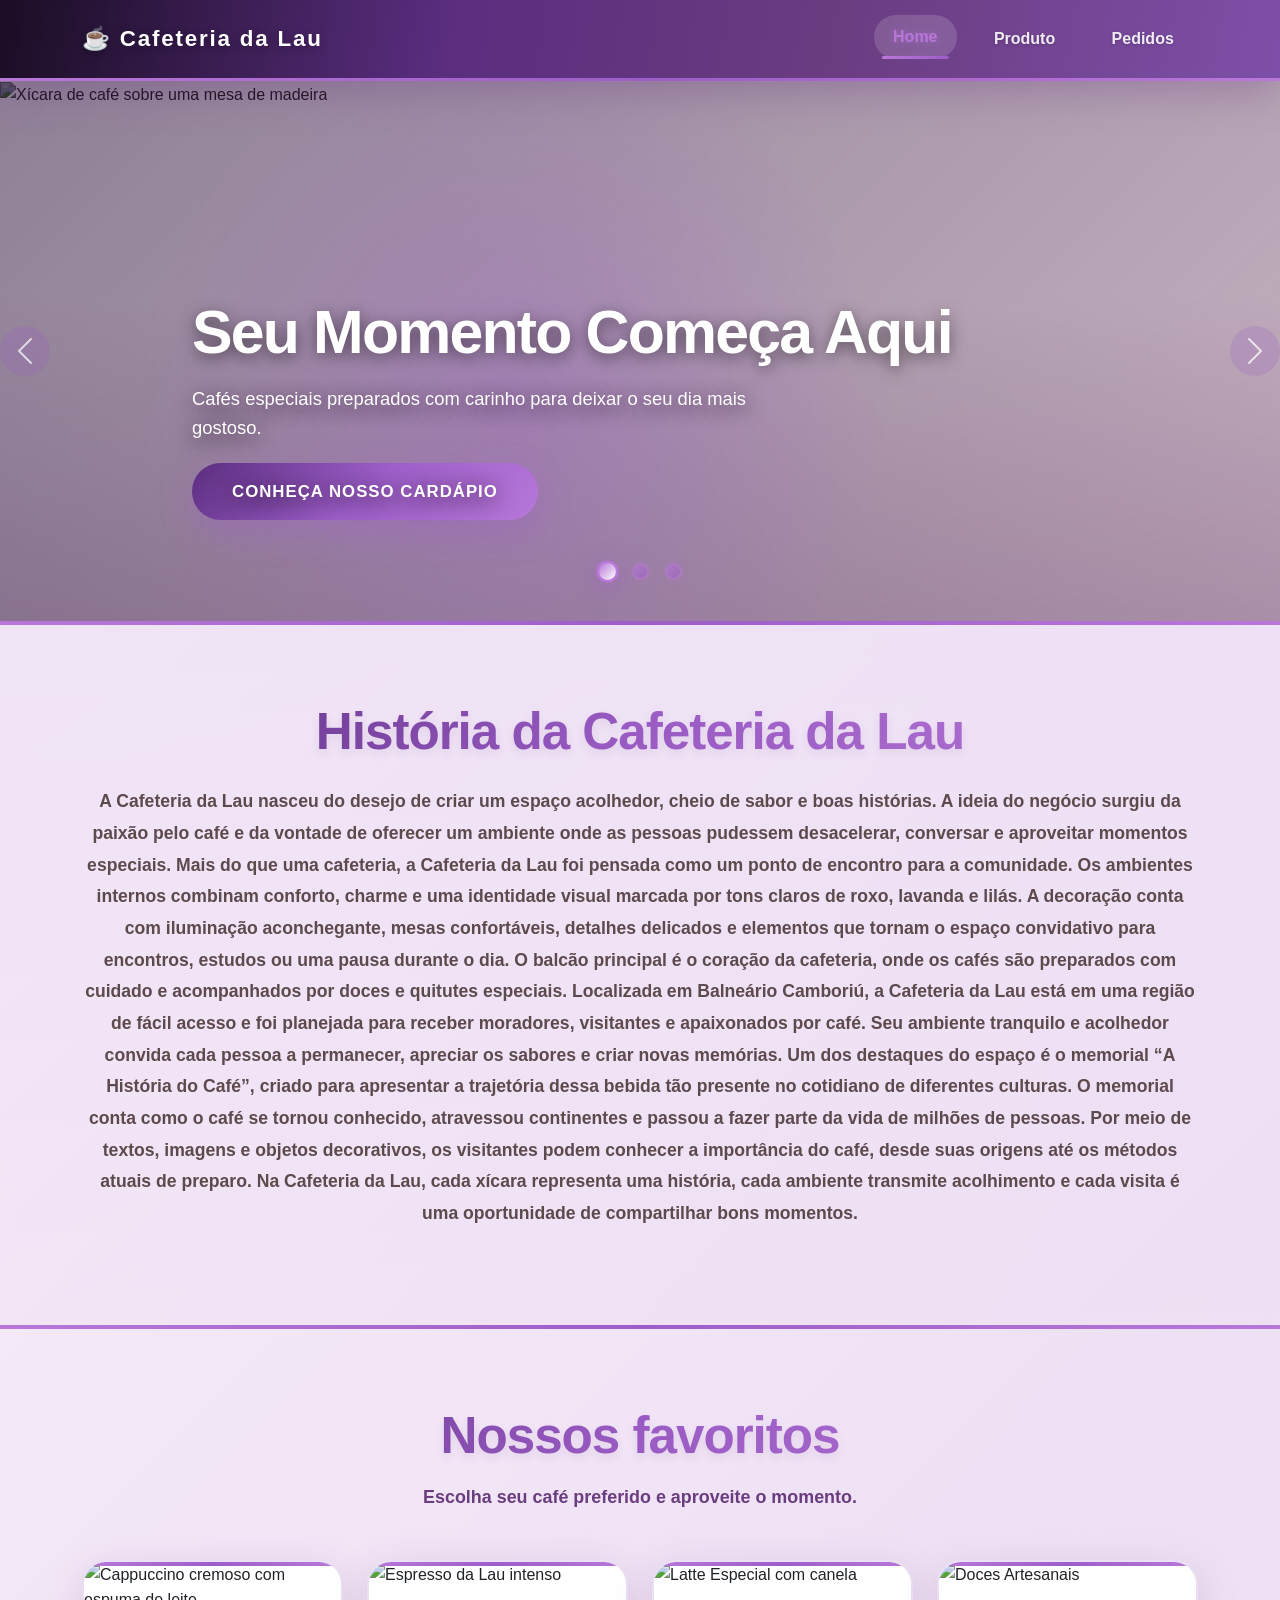
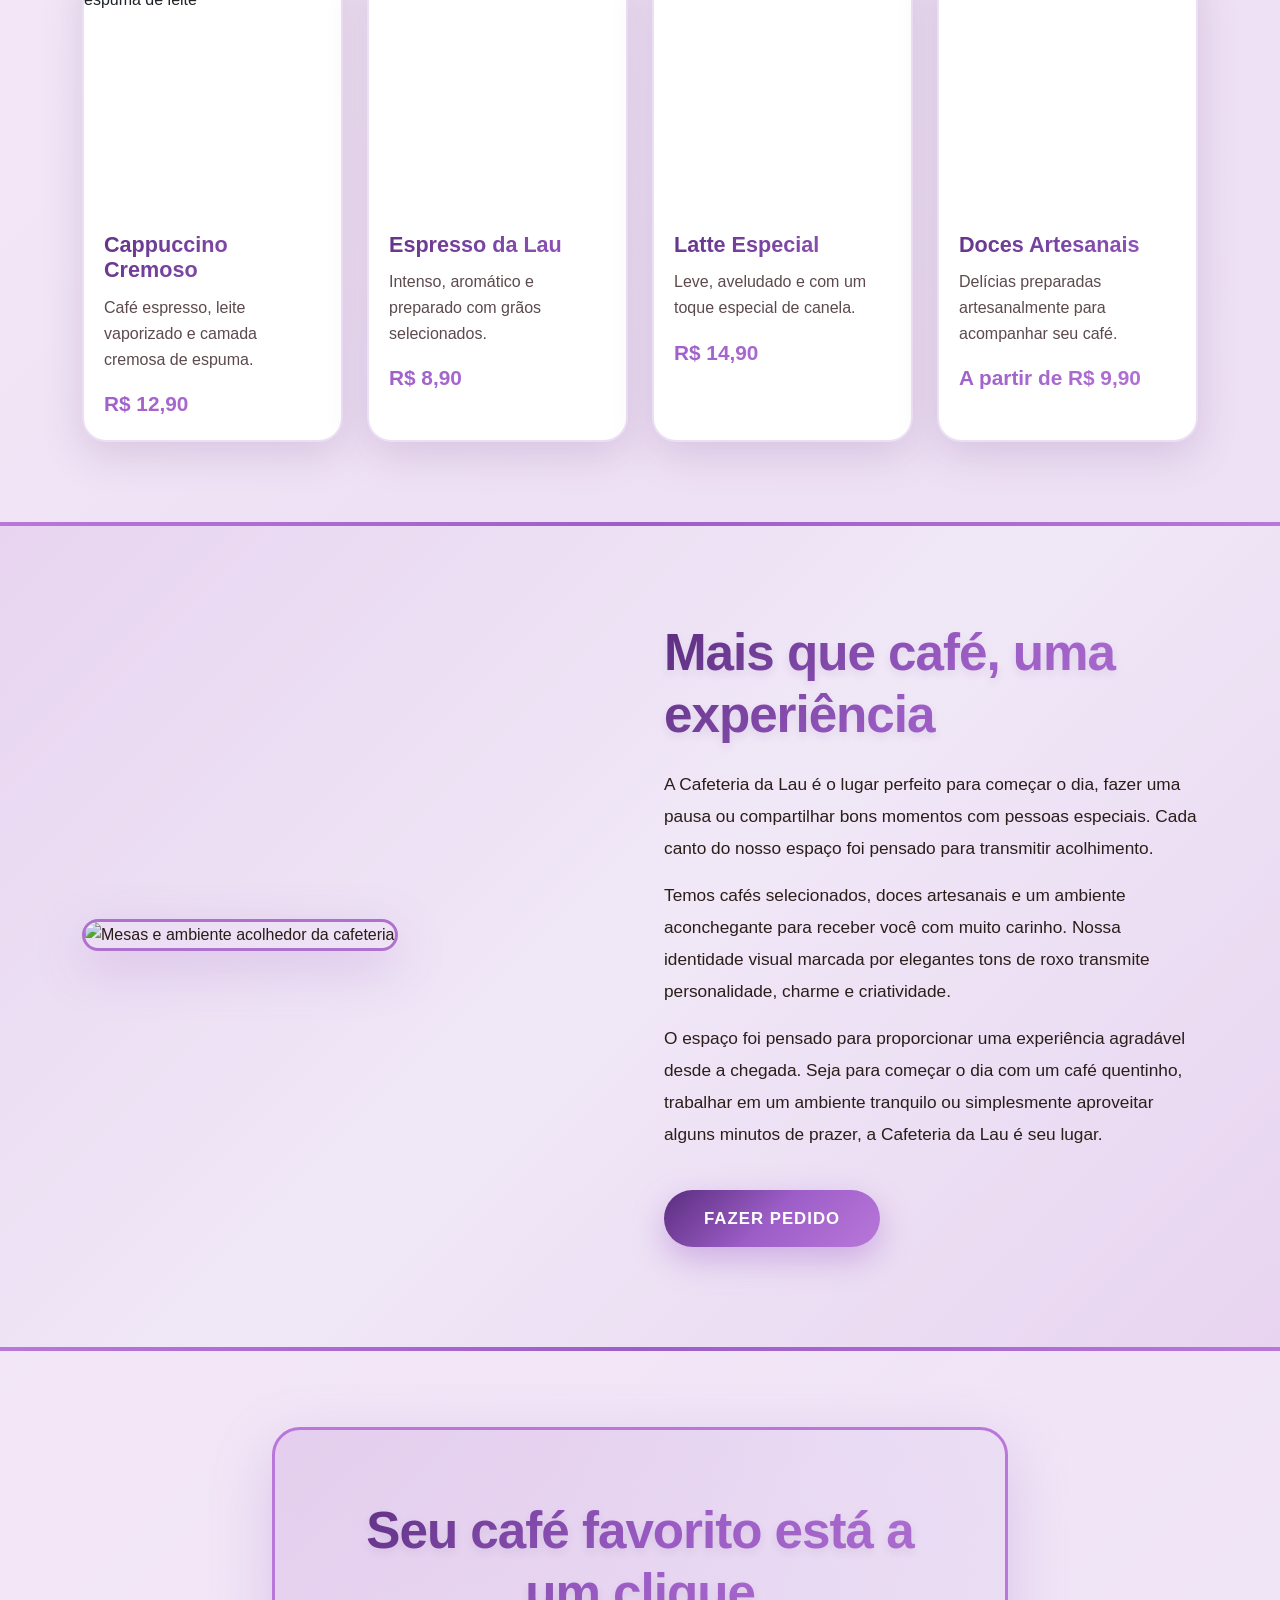
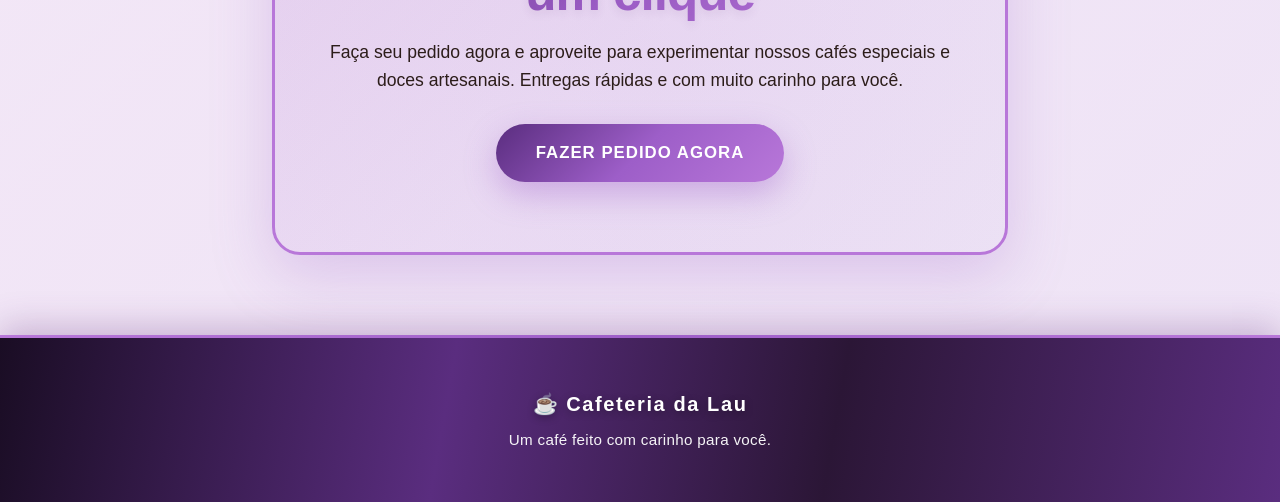
==== src/main/resources/index3.html @ 52c1054c "Commit 01/10" ====
<!DOCTYPE html>
<html lang="pt-br">

<head>
    <meta charset="UTF-8">
    <meta name="viewport" content="width=device-width, initial-scale=1.0">
    <meta name="description" content="Cafeteria da Lau — cafés especiais, doces artesanais e momentos acolhedores.">
    <title>Cafeteria da Lau</title>
    <link href="https://cdn.jsdelivr.net/npm/bootstrap@5.3.8/dist/css/bootstrap.min.css" rel="stylesheet"
        integrity="sha384-sRIl4kxILFvY47J16cr9ZwB07vP4J8+LH7qKQnuqkuIAvNWLzeN8tE5YBujZqJLB" crossorigin="anonymous">
    <link rel="stylesheet" href="./static/css/style3.css">
</head>

<body>
    <!-- HEADER / NAVBAR -->
    <header>
        <nav class="navbar navbar-expand-lg navbar-dark sticky-top">
            <div class="container">
                <a class="navbar-brand" href="#home">☕ Cafeteria da Lau</a>
                <button class="navbar-toggler" type="button" data-bs-toggle="collapse" data-bs-target="#menuPrincipal"
                    aria-controls="menuPrincipal" aria-expanded="false" aria-label="Abrir menu">
                    <span class="navbar-toggler-icon"></span>
                </button>
                <div class="collapse navbar-collapse" id="menuPrincipal">
                    <ul class="navbar-nav ms-auto align-items-lg-center gap-lg-2">
                        <li class="nav-item">
                            <a class="nav-link active" href="#home">Home</a>
                        </li>
                        <li class="nav-item">
                            <a class="nav-link" href="#produtos">Produto</a>
                        </li>
                        <li class="nav-item">
                            <a class="nav-link" href="#pedidos">Pedidos</a>
                        </li>
                    </ul>
                </div>
            </div>
        </nav>
    </header>

    <main id="home">
        <!-- CAROUSEL PRINCIPAL -->
        <section id="carouselCafe" class="carousel slide carousel-fade" data-bs-ride="carousel">
            <div class="carousel-indicators">
                <button type="button" data-bs-target="#carouselCafe" data-bs-slide-to="0" class="active"
                    aria-current="true" aria-label="Slide 1"></button>
                <button type="button" data-bs-target="#carouselCafe" data-bs-slide-to="1" aria-label="Slide 2"></button>
                <button type="button" data-bs-target="#carouselCafe" data-bs-slide-to="2" aria-label="Slide 3"></button>
            </div>
            <div class="carousel-inner">
                <div class="carousel-item active">
                    <img src="https://images.unsplash.com/photo-1495474472287-4d71bcdd2085?auto=format&fit=crop&w=1800&q=85"
                        alt="Xícara de café sobre uma mesa de madeira">
                    <div class="carousel-caption text-start">
                        <h2>Seu momento começa aqui</h2>
                        <p>Cafés especiais preparados com carinho para deixar o seu dia mais gostoso.</p>
                        <a href="#produtos" class="btn btn-coffee">Conheça nosso cardápio</a>
                    </div>
                </div>
                <div class="carousel-item">
                    <img src="https://images.unsplash.com/photo-1509042239860-f550ce710b93?auto=format&fit=crop&w=1800&q=85"
                        alt="Café latte servido em xícara branca">
                    <div class="carousel-caption">
                        <h2>Sabor que acolhe</h2>
                        <p>Grãos selecionados e receitas feitas para transformar sua pausa.</p>
                    </div>
                </div>
                <div class="carousel-item">
                    <img src="https://images.unsplash.com/photo-1445116572660-236099ec97a0?auto=format&fit=crop&w=1800&q=85"
                        alt="Ambiente aconchegante de uma cafeteria">
                    <div class="carousel-caption text-end">
                        <h2>Um cantinho especial</h2>
                        <p>Venha relaxar, encontrar amigos e aproveitar cada gole.</p>
                    </div>
                </div>
            </div>
            <button class="carousel-control-prev" type="button" data-bs-target="#carouselCafe" data-bs-slide="prev">
                <span class="carousel-control-prev-icon" aria-hidden="true"></span>
                <span class="visually-hidden">Anterior</span>
            </button>
            <button class="carousel-control-next" type="button" data-bs-target="#carouselCafe" data-bs-slide="next">
                <span class="carousel-control-next-icon" aria-hidden="true"></span>
                <span class="visually-hidden">Próximo</span>
            </button>
        </section>

        <!-- SEÇÃO INTRODUTÓRIA -->
        <section class="intro-section">
            <div class="container">
                <h1 class="section-title mb-4">História da Cafeteria da Lau</h1>
                <p class="section-subtitle mx-auto" style="max-width: 1180px;">
                    A Cafeteria da Lau nasceu do desejo de criar um espaço acolhedor, cheio de sabor e boas histórias. A
                    ideia do negócio surgiu da paixão pelo café e da vontade de oferecer um ambiente onde as pessoas
                    pudessem desacelerar, conversar e aproveitar momentos especiais. Mais do que uma cafeteria, a
                    Cafeteria da Lau foi pensada como um ponto de encontro para a comunidade.

                    Os ambientes internos combinam conforto, charme e uma identidade visual marcada por tons claros de
                    roxo, lavanda e lilás. A decoração conta com iluminação aconchegante, mesas confortáveis, detalhes
                    delicados e elementos que tornam o espaço convidativo para encontros, estudos ou uma pausa durante o
                    dia. O balcão principal é o coração da cafeteria, onde os cafés são preparados com cuidado e
                    acompanhados por doces e quitutes especiais.

                    Localizada em Balneário Camboriú, a Cafeteria da Lau está em uma região de fácil
                    acesso e foi planejada para receber moradores, visitantes e apaixonados por café. Seu ambiente
                    tranquilo e acolhedor convida cada pessoa a permanecer, apreciar os sabores e criar novas memórias.

                    Um dos destaques do espaço é o memorial “A História do Café”, criado para apresentar a trajetória
                    dessa bebida tão presente no cotidiano de diferentes culturas. O memorial conta como o café se
                    tornou conhecido, atravessou continentes e passou a fazer parte da vida de milhões de pessoas. Por
                    meio de textos, imagens e objetos decorativos, os visitantes podem conhecer a importância do café,
                    desde suas origens até os métodos atuais de preparo.

                    Na Cafeteria da Lau, cada xícara representa uma história, cada ambiente transmite acolhimento e cada
                    visita é uma oportunidade de compartilhar bons momentos.
                </p>
            </div>
        </section>

        <!-- SEÇÃO DE PRODUTOS -->
        <section id="produtos" class="products-section">
            <div class="container">
                <div class="text-center mb-5">
                    <h2 class="section-title">Nossos favoritos</h2>
                    <p class="section-subtitle mt-3">Escolha seu café preferido e aproveite o momento.</p>
                </div>
                <div class="row g-4">
                    <div class="col-sm-6 col-lg-3">
                        <div class="card product-card">
                            <img src="https://images.unsplash.com/photo-1514432324607-a09d9b4aefdd?auto=format&fit=crop&w=900&q=80"
                                class="card-img-top" alt="Cappuccino cremoso com espuma de leite">
                            <h3>Cappuccino Cremoso</h3>
                            <p>Café espresso, leite vaporizado e camada cremosa de espuma.</p>
                            <span class="product-price">R$ 12,90</span>
                        </div>
                    </div>
                    <div class="col-sm-6 col-lg-3">
                        <div class="card product-card">
                            <img src="https://images.unsplash.com/photo-1498804103079-a6351b050096?auto=format&fit=crop&w=900&q=80"
                                class="card-img-top" alt="Espresso da Lau intenso">
                            <h3>Espresso da Lau</h3>
                            <p>Intenso, aromático e preparado com grãos selecionados.</p>
                            <span class="product-price">R$ 8,90</span>
                        </div>
                    </div>
                    <div class="col-sm-6 col-lg-3">
                        <div class="card product-card">
                            <img src="https://images.unsplash.com/photo-1572442388796-11668a67e53d?auto=format&fit=crop&w=900&q=80"
                                class="card-img-top" alt="Latte Especial com canela">
                            <h3>Latte Especial</h3>
                            <p>Leve, aveludado e com um toque especial de canela.</p>
                            <span class="product-price">R$ 14,90</span>
                        </div>
                    </div>
                    <div class="col-sm-6 col-lg-3">
                        <div class="card product-card">
                            <img src="https://images.unsplash.com/photo-1551024506-0bccd828d307?auto=format&fit=crop&w=900&q=80"
                                class="card-img-top" alt="Doces Artesanais">
                            <h3>Doces Artesanais</h3>
                            <p>Delícias preparadas artesanalmente para acompanhar seu café.</p>
                            <span class="product-price">A partir de R$ 9,90</span>
                        </div>
                    </div>
                </div>
            </div>
        </section>

        <!-- SEÇÃO SOBRE A CAFETERIA -->
        <section class="about-section">
            <div class="container">
                <div class="row align-items-center g-5">
                    <div class="col-lg-6">
                        <img src="https://images.unsplash.com/photo-1445116572660-236099ec97a0?auto=format&fit=crop&w=1200&q=85"
                            class="about-image" alt="Mesas e ambiente acolhedor da cafeteria">
                    </div>
                    <div class="col-lg-6">
                        <h2 class="section-title mb-4">Mais que café, uma experiência</h2>
                        <p>
                            A Cafeteria da Lau é o lugar perfeito para começar o dia, fazer uma pausa ou compartilhar
                            bons momentos com pessoas especiais. Cada canto do nosso espaço foi pensado para transmitir
                            acolhimento.
                        </p>
                        <p>
                            Temos cafés selecionados, doces artesanais e um ambiente aconchegante para receber você com
                            muito carinho. Nossa identidade visual marcada por elegantes tons de roxo transmite
                            personalidade, charme e criatividade.
                        </p>
                        <p>
                            O espaço foi pensado para proporcionar uma experiência agradável desde a chegada. Seja para
                            começar o dia com um café quentinho, trabalhar em um ambiente tranquilo ou simplesmente
                            aproveitar alguns minutos de prazer, a Cafeteria da Lau é seu lugar.
                        </p>
                        <a href="#pedidos" class="btn btn-coffee mt-4">Fazer Pedido</a>
                    </div>
                </div>
            </div>
        </section>

        <!-- SEÇÃO DE PEDIDOS -->
        <section id="pedidos" class="orders-section">
            <div class="container">
                <div class="row">
                    <div class="col-lg-8 mx-auto">
                        <div class="orders-card">
                            <h2 class="section-title">Seu café favorito está a um clique</h2>
                            <p>
                                Faça seu pedido agora e aproveite para experimentar nossos cafés especiais e doces
                                artesanais. Entregas rápidas e com muito carinho para você.
                            </p>
                            <a href="mailto:pedidos@cafeteradalau.com?subject=Novo Pedido - Cafeteria da Lau"
                                class="btn btn-coffee">Fazer Pedido Agora</a>
                        </div>
                    </div>
                </div>
            </div>
        </section>
    </main>

    <!-- FOOTER -->
    <footer>
        <div class="container">
            <p>☕ Cafeteria da Lau</p>
            <small>Um café feito com carinho para você.</small>
        </div>
    </footer>

    <script src="https://cdn.jsdelivr.net/npm/bootstrap@5.3.8/dist/js/bootstrap.bundle.min.js"
        integrity="sha384-FKyoEForCGlyvwx9Hj09JcYn3nv7wiPVlz7YYwJrWVcXK/BmnVDxM+D2scQbITxI"
        crossorigin="anonymous"></script>
</body>

</html>
---- src/main/resources/static/css/style3.css ----
:root {
    --purple-dark: #1a0d24;
    --purple-deep: #2b1636;
    --purple-main: #5a2d7f;
    --purple: #6a3c80;
    --purple-bright: #7d4fa8;
    --purple-strong: #9d5ec8;
    --purple-accent: #b877d9;
    --purple-soft: #efe3f6;
    --purple-lighter: #f5ebf8;
    --brown: #5c3d30;
    --brown-light: #9a7056;
    --brown-soft: #eadbd3;
    --cream: #f7f1f6;
    --text: #2c1d1a;
    --text-muted: #5c4a4d;
    --white: #ffffff;
}

* {
    box-sizing: border-box;
    margin: 0;
    padding: 0;
}

html {
    scroll-behavior: smooth;
}

body {
    background: linear-gradient(135deg, #f5ebf8 0%, #e8d4f0 50%, #f0e8f7 100%);
    font-family: "Segoe UI", "Helvetica Neue", sans-serif;
    color: var(--text);
    line-height: 1.6;
}

/* ===== NAVBAR ===== */
.navbar {
    background: linear-gradient(100deg, var(--purple-dark), var(--purple-main) 35%, #6a3c80 65%, var(--purple-bright)) !important;
    box-shadow: 0 10px 40px rgba(106, 60, 128, 0.35);
    border-bottom: 3px solid var(--purple-accent);
    padding: 1rem 0;
    position: relative;
}

.navbar::after {
    content: "";
    position: absolute;
    bottom: -3px;
    left: 0;
    right: 0;
    height: 3px;
    background: linear-gradient(90deg, var(--purple-accent), var(--purple-strong), var(--purple-accent));
}

.navbar-brand {
    letter-spacing: 0.08em;
    font-weight: 900;
    font-size: 1.4rem;
    color: #fff !important;
    text-shadow: 0 2px 8px rgba(0, 0, 0, 0.3);
    transition: all 0.3s ease;
}

.navbar-brand:hover {
    color: var(--purple-accent) !important;
    text-shadow: 0 0 15px rgba(184, 119, 217, 0.8);
}

.nav-link {
    color: rgba(255, 255, 255, 0.9) !important;
    transition: all 0.3s ease;
    border-radius: 999px;
    padding: 0.6rem 1.2rem !important;
    font-weight: 700;
    margin: 0 5px;
    position: relative;
    text-shadow: 0 1px 3px rgba(0, 0, 0, 0.2);
}

.nav-link::after {
    content: "";
    position: absolute;
    bottom: 0;
    left: 50%;
    width: 0;
    height: 3px;
    background: linear-gradient(90deg, var(--purple-accent), var(--purple-strong));
    transition: all 0.3s ease;
    transform: translateX(-50%);
    border-radius: 999px;
}

.nav-link:hover,
.nav-link.active {
    color: var(--purple-accent) !important;
    background: rgba(255, 255, 255, 0.15);
    transform: translateY(-2px);
    text-shadow: 0 0 8px rgba(184, 119, 217, 0.6);
}

.nav-link:hover::after,
.nav-link.active::after {
    width: 80%;
}

/* ===== CAROUSEL ===== */
#carouselCafe {
    position: relative;
    overflow: hidden;
}

#carouselCafe .carousel-item {
    position: relative;
    height: 60vh;
    min-height: 500px;
    overflow: hidden;
}

#carouselCafe .carousel-item img {
    width: 100%;
    height: 100%;
    object-fit: cover;
    filter: brightness(0.55) saturate(1.05) contrast(1.1);
    animation: zoomIn 15s ease-in-out infinite alternate;
}

@keyframes zoomIn {
    from {
        transform: scale(1);
    }

    to {
        transform: scale(1.05);
    }
}

.carousel-item::before {
    content: "";
    position: absolute;
    inset: 0;
    background:
        radial-gradient(circle at 40% 60%, rgba(157, 94, 200, 0.35), transparent 45%),
        linear-gradient(135deg, rgba(42, 22, 54, 0.5), rgba(92, 61, 48, 0.25)),
        linear-gradient(to top, rgba(106, 60, 128, 0.3), transparent 60%);
    z-index: 1;
}

.carousel-caption {
    position: absolute;
    z-index: 2;
    bottom: 15%;
    text-shadow: 0 4px 20px rgba(35, 18, 39, 0.95);
    animation: slideInUp 0.8s ease-out;
}

@keyframes slideInUp {
    from {
        opacity: 0;
        transform: translateY(30px);
    }

    to {
        opacity: 1;
        transform: translateY(0);
    }
}

.carousel-caption h2 {
    font-size: clamp(2rem, 5vw, 3.8rem);
    font-weight: 900;
    letter-spacing: -0.03em;
    margin-bottom: 15px;
    text-transform: capitalize;
    color: #fff;
    text-shadow: 0 4px 16px rgba(0, 0, 0, 0.5);
}

.carousel-caption p {
    font-size: clamp(0.95rem, 2vw, 1.15rem);
    margin-bottom: 20px;
    max-width: 600px;
    font-weight: 400;
}

.carousel-indicators {
    bottom: 25px !important;
}

.carousel-indicators [data-bs-target] {
    background: linear-gradient(135deg, var(--purple-accent), var(--purple-strong));
    width: 13px;
    height: 13px;
    border-radius: 50%;
    margin: 0 8px;
    opacity: 0.6;
    transition: all 0.3s ease;
    border: 2px solid var(--purple-accent);
    box-shadow: 0 0 8px rgba(184, 119, 217, 0.4);
}

.carousel-indicators .active {
    background: linear-gradient(135deg, var(--purple-accent), #fff);
    opacity: 1;
    box-shadow: 0 4px 16px rgba(157, 94, 200, 0.6);
    transform: scale(1.3);
}

.carousel-control-prev,
.carousel-control-next {
    width: 50px;
    height: 50px;
    top: 50%;
    transform: translateY(-50%);
    opacity: 0.7;
    transition: all 0.3s ease;
    background: rgba(157, 94, 200, 0.3);
    border-radius: 50%;
}

.carousel-control-prev:hover,
.carousel-control-next:hover {
    opacity: 1;
    background: rgba(157, 94, 200, 0.5);
    box-shadow: 0 0 20px rgba(157, 94, 200, 0.6);
}

/* ===== SECTION TITLES ===== */
.section-title {
    font-size: clamp(2rem, 4vw, 3.2rem);
    font-weight: 900;
    background: linear-gradient(135deg, var(--purple-main), var(--purple-strong), var(--purple-accent));
    -webkit-background-clip: text;
    -webkit-text-fill-color: transparent;
    background-clip: text;
    letter-spacing: -0.02em;
    text-shadow: 0 4px 8px rgba(106, 60, 128, 0.1);
}

.section-subtitle {
    color: var(--purple);
    font-size: 1.12rem;
    font-weight: 600;
}

/* ===== INTRO SECTION ===== */
.intro-section {
    padding: 80px 20px;
    text-align: center;
    background: linear-gradient(180deg, rgba(239, 227, 246, 0.8), rgba(245, 235, 248, 0.5));
    position: relative;
}

.intro-section::before {
    content: "";
    position: absolute;
    top: 0;
    left: 0;
    right: 0;
    height: 4px;
    background: linear-gradient(90deg, var(--purple-accent), var(--purple-strong), var(--purple-accent));
}

.intro-section p {
    font-size: 1.1rem;
    line-height: 1.8;
    color: var(--text-muted);
}

/* ===== PRODUCTS SECTION ===== */
.products-section {
    padding: 80px 20px;
    background: linear-gradient(135deg, rgba(245, 235, 248, 0.8), rgba(239, 227, 246, 0.6));
    position: relative;
}

.products-section::before {
    content: "";
    position: absolute;
    top: 0;
    left: 0;
    right: 0;
    height: 4px;
    background: linear-gradient(90deg, var(--purple-accent), var(--purple-strong), var(--purple-accent));
}

.product-card {
    border: 2px solid rgba(157, 94, 200, 0.2);
    border-radius: 24px;
    overflow: hidden;
    background: var(--white);
    box-shadow: 0 12px 40px rgba(106, 60, 128, 0.18);
    transition: all 0.4s cubic-bezier(0.25, 0.46, 0.45, 0.94);
    height: 100%;
    position: relative;
}

.product-card::before {
    content: "";
    position: absolute;
    top: 0;
    left: 0;
    right: 0;
    height: 4px;
    background: linear-gradient(90deg, var(--purple-accent), var(--purple-strong), var(--purple-accent));
    z-index: 10;
}

.product-card:hover {
    transform: translateY(-14px);
    box-shadow: 0 28px 56px rgba(157, 94, 200, 0.3);
    border-color: rgba(157, 94, 200, 0.4);
}

.product-card img {
    width: 100%;
    height: 250px;
    object-fit: cover;
    transition: transform 0.4s ease;
    filter: brightness(0.95);
}

.product-card:hover img {
    transform: scale(1.08);
    filter: brightness(1);
}

.product-card h3 {
    font-size: 1.35rem;
    font-weight: 900;
    background: linear-gradient(135deg, var(--purple-main), var(--purple-strong));
    -webkit-background-clip: text;
    -webkit-text-fill-color: transparent;
    background-clip: text;
    margin-bottom: 12px;
    padding: 20px 20px 0 20px;
}

.product-card p {
    color: var(--text-muted);
    font-size: 1rem;
    padding: 0 20px;
    margin-bottom: 15px;
}

.product-price {
    font-size: 1.3rem;
    font-weight: 900;
    background: linear-gradient(135deg, var(--purple-strong), var(--purple-accent));
    -webkit-background-clip: text;
    -webkit-text-fill-color: transparent;
    background-clip: text;
    padding: 0 20px 20px 20px;
    display: block;
}

/* ===== ABOUT SECTION ===== */
.about-section {
    background: linear-gradient(135deg, #e8d4f0 0%, #f0e8f7 50%, #e8d4f0 100%);
    padding: 100px 20px;
    position: relative;
}

.about-section::before {
    content: "";
    position: absolute;
    top: 0;
    left: 0;
    right: 0;
    height: 4px;
    background: linear-gradient(90deg, var(--purple-accent), var(--purple-strong), var(--purple-accent));
}

.about-section p {
    font-size: 1.08rem;
    line-height: 1.85;
    color: var(--text);
    margin-bottom: 15px;
}

.about-image {
    width: 100%;
    height: 420px;
    object-fit: cover;
    border-radius: 24px;
    box-shadow: 0 16px 50px rgba(157, 94, 200, 0.25);
    border: 3px solid var(--purple-accent);
    transition: all 0.4s ease;
    filter: brightness(0.95);
}

.about-image:hover {
    transform: translateY(-8px);
    box-shadow: 0 24px 60px rgba(157, 94, 200, 0.35);
    filter: brightness(1);
}

/* ===== ORDERS SECTION ===== */
.orders-section {
    padding: 80px 20px;
    background: linear-gradient(135deg, rgba(245, 235, 248, 0.8), rgba(239, 227, 246, 0.6));
    position: relative;
}

.orders-section::before {
    content: "";
    position: absolute;
    top: 0;
    left: 0;
    right: 0;
    height: 4px;
    background: linear-gradient(90deg, var(--purple-accent), var(--purple-strong), var(--purple-accent));
}

.orders-card {
    background: linear-gradient(135deg, #e8d4f0 0%, rgba(239, 227, 246, 0.8) 50%, #f0e8f7 100%);
    border-radius: 28px;
    padding: 70px 50px;
    text-align: center;
    box-shadow: 0 20px 60px rgba(157, 94, 200, 0.25);
    border: 3px solid var(--purple-accent);
    animation: fadeIn 0.8s ease-out;
    position: relative;
    overflow: hidden;
}

.orders-card::before {
    content: "";
    position: absolute;
    top: -50%;
    right: -50%;
    width: 200%;
    height: 200%;
    background: radial-gradient(circle, rgba(157, 94, 200, 0.1), transparent);
    animation: pulse 4s ease-in-out infinite;
}

@keyframes pulse {

    0%,
    100% {
        transform: scale(1);
    }

    50% {
        transform: scale(1.1);
    }
}

@keyframes fadeIn {
    from {
        opacity: 0;
        transform: translateY(20px);
    }

    to {
        opacity: 1;
        transform: translateY(0);
    }
}

.orders-card h2 {
    margin-bottom: 15px;
    position: relative;
    z-index: 1;
}

.orders-card p {
    font-size: 1.1rem;
    color: var(--text);
    margin-bottom: 30px;
    position: relative;
    z-index: 1;
    font-weight: 500;
}

/* ===== BUTTON ===== */
.btn-coffee {
    background: linear-gradient(135deg, var(--purple-main), var(--purple-strong), var(--purple-accent)) !important;
    border: 0 !important;
    color: #fff !important;
    border-radius: 999px;
    padding: 16px 40px;
    font-weight: 800;
    font-size: 1.05rem;
    box-shadow: 0 12px 32px rgba(157, 94, 200, 0.4);
    transition: all 0.3s cubic-bezier(0.25, 0.46, 0.45, 0.94);
    position: relative;
    overflow: hidden;
    letter-spacing: 0.06em;
    text-transform: uppercase;
}

.btn-coffee::before {
    content: "";
    position: absolute;
    top: 0;
    left: -100%;
    width: 100%;
    height: 100%;
    background: linear-gradient(90deg, transparent, rgba(255, 255, 255, 0.4), transparent);
    transition: left 0.5s;
}

.btn-coffee::after {
    content: "";
    position: absolute;
    inset: 0;
    border-radius: 999px;
    background: linear-gradient(135deg, rgba(255, 255, 255, 0.1), transparent);
    opacity: 0;
    transition: opacity 0.3s ease;
}

.btn-coffee:hover::before {
    left: 100%;
}

.btn-coffee:hover {
    background: linear-gradient(135deg, var(--purple-bright), var(--purple-accent), var(--purple-strong)) !important;
    transform: translateY(-4px);
    box-shadow: 0 16px 40px rgba(157, 94, 200, 0.5);
}

.btn-coffee:active {
    transform: translateY(-1px);
}

/* ===== FOOTER ===== */
footer {
    background: linear-gradient(100deg, var(--purple-dark), var(--purple-main) 35%, var(--purple-deep) 65%, var(--purple-main)) !important;
    color: #fff !important;
    box-shadow: 0 -8px 32px rgba(106, 60, 128, 0.3);
    padding: 50px 20px;
    text-align: center;
    border-top: 3px solid var(--purple-accent);
    position: relative;
}

footer::before {
    content: "";
    position: absolute;
    top: -3px;
    left: 0;
    right: 0;
    height: 3px;
    background: linear-gradient(90deg, var(--purple-accent), var(--purple-strong), var(--purple-accent));
}

footer p {
    margin: 0;
    font-size: 1.25rem;
    font-weight: 900;
    letter-spacing: 0.08em;
    text-shadow: 0 2px 8px rgba(0, 0, 0, 0.3);
}

footer small {
    font-size: 0.95rem;
    opacity: 0.95;
    display: block;
    margin-top: 8px;
    letter-spacing: 0.02em;
}

/* ===== RESPONSIVE ===== */
@media (max-width: 992px) {

    .intro-section,
    .products-section,
    .orders-section {
        padding: 60px 20px;
    }

    .about-section {
        padding: 70px 20px;
    }
}

@media (max-width: 768px) {
    #carouselCafe .carousel-item {
        height: 45vh;
        min-height: 400px;
    }

    .carousel-caption {
        bottom: 12%;
    }

    .carousel-caption h2 {
        font-size: 1.8rem;
    }

    .carousel-caption p {
        font-size: 0.95rem;
    }

    .product-card img {
        height: 200px;
    }

    .about-image {
        height: 320px;
    }

    .orders-card {
        padding: 50px 35px;
    }

    .section-title {
        font-size: 1.8rem;
    }
}

@media (max-width: 576px) {
    .navbar-brand {
        font-size: 1.15rem;
    }

    .nav-link {
        padding: 0.4rem 0.8rem !important;
        font-size: 0.95rem;
    }

    #carouselCafe .carousel-item {
        height: 40vh;
        min-height: 300px;
    }

    .carousel-caption {
        bottom: 10%;
        padding: 0 15px;
    }

    .carousel-caption h2 {
        font-size: 1.5rem;
    }

    .carousel-caption p {
        font-size: 0.85rem;
    }

    .intro-section,
    .products-section,
    .orders-section {
        padding: 40px 15px;
    }

    .about-section {
        padding: 50px 15px;
    }

    .product-card h3 {
        font-size: 1.1rem;
        padding: 15px 15px 0 15px;
    }

    .product-card p {
        padding: 0 15px;
        font-size: 0.95rem;
    }

    .product-price {
        padding: 0 15px 15px 15px;
    }

    .about-image {
        height: 250px;
        border-width: 2px;
    }

    .orders-card {
        padding: 35px 25px;
        border-width: 2px;
    }

    .orders-card h2 {
        font-size: 1.5rem;
    }

    .orders-card p {
        font-size: 0.95rem;
    }

    .section-title {
        font-size: 1.5rem;
    }

    footer p {
        font-size: 1.1rem;
    }
}
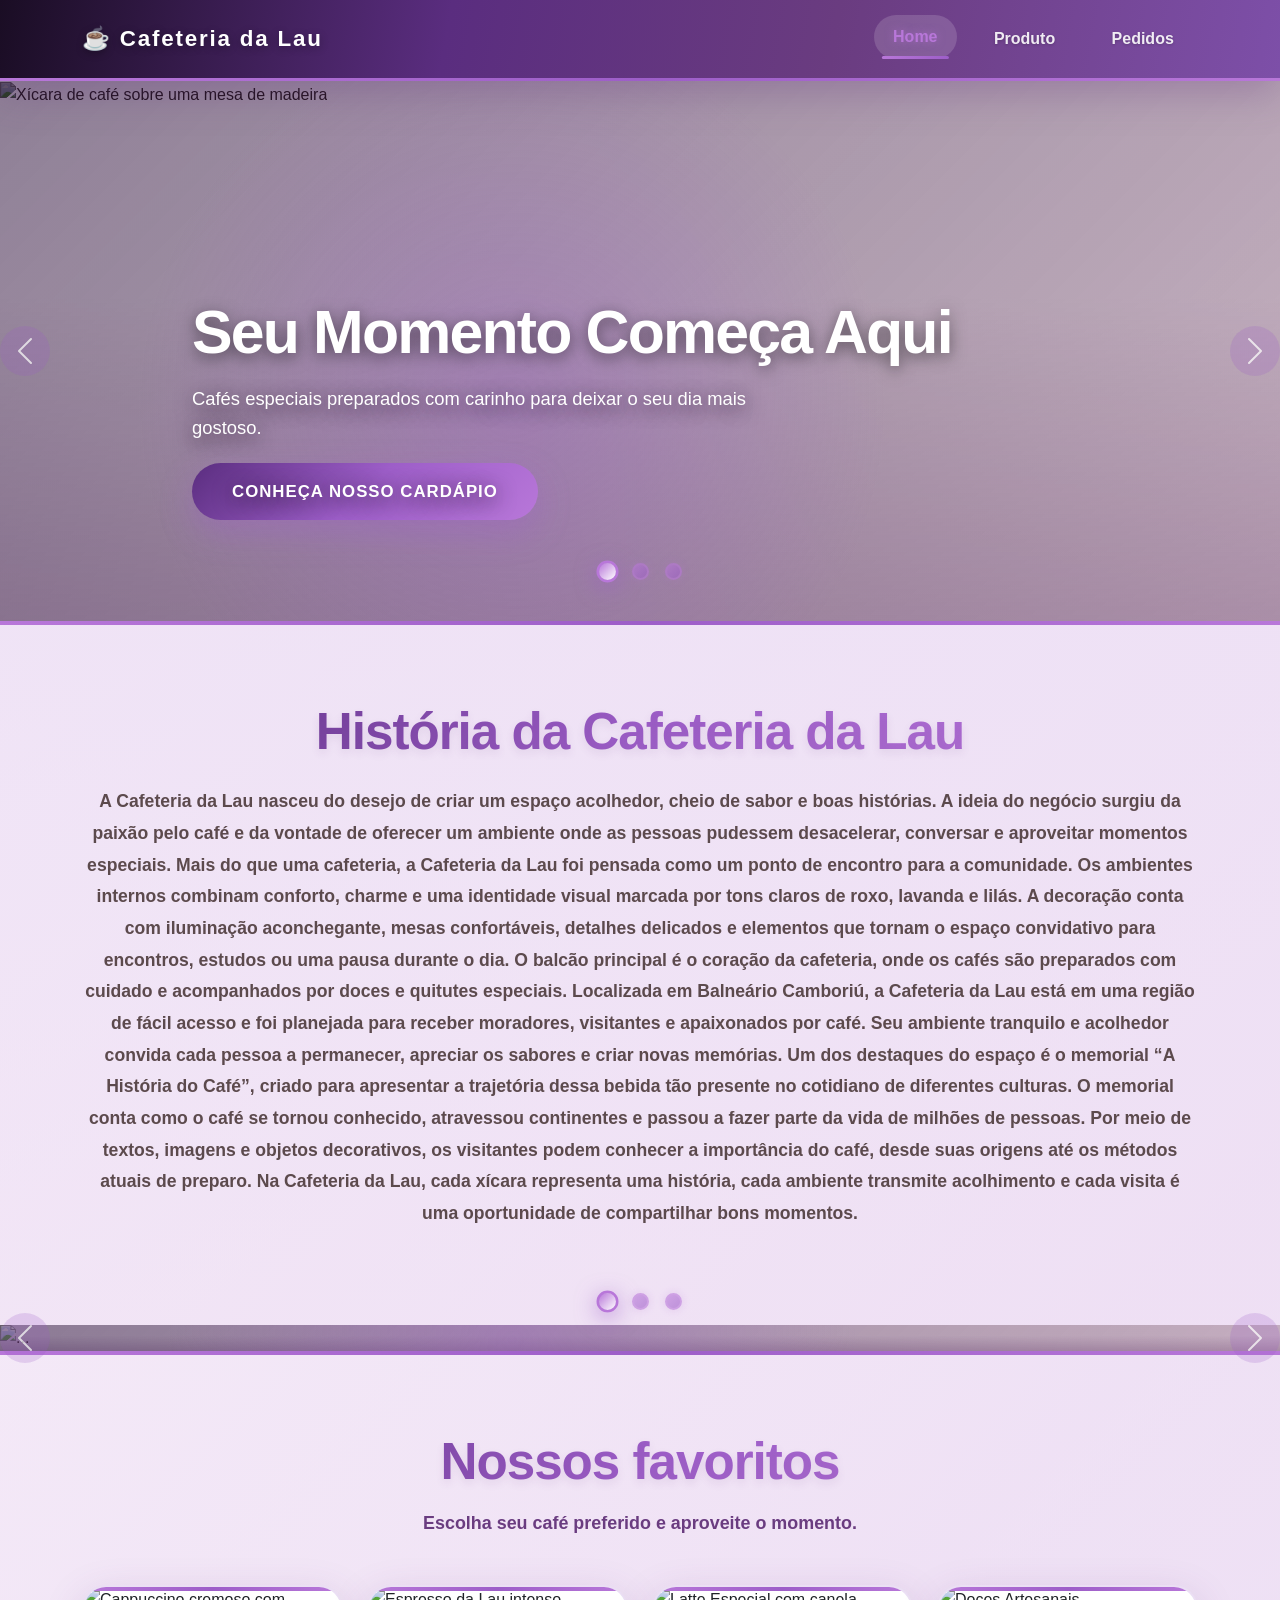
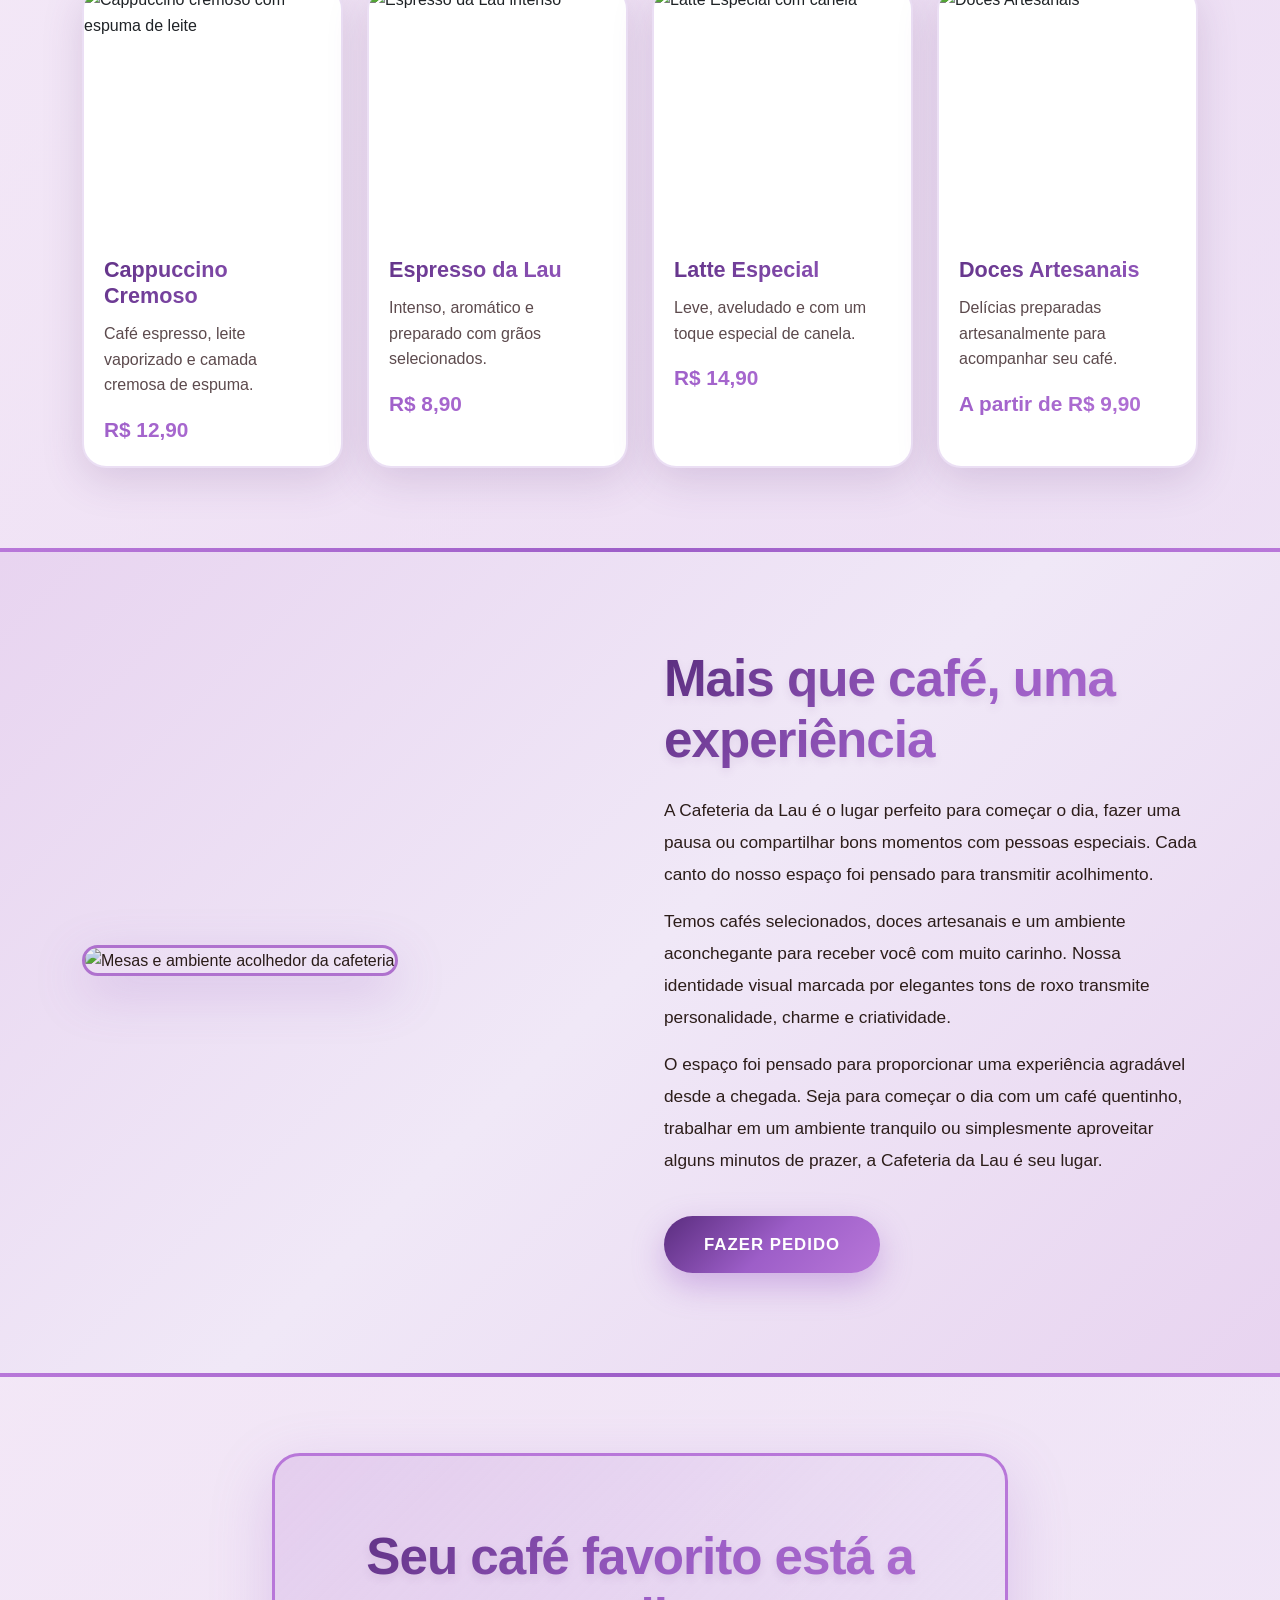
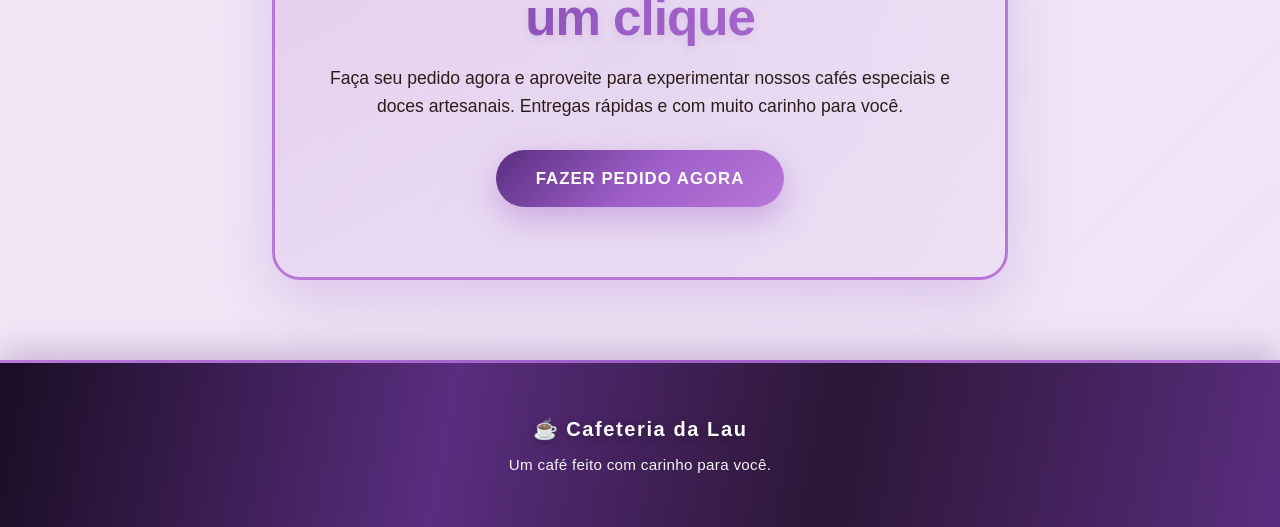
==== commit 8e26ff25: "cafeteria Lau" ====
--- a/src/main/resources/index3.html
+++ b/src/main/resources/index3.html
@@ -115,6 +115,50 @@
                 </p>
             </div>
         </section>
+
+        <div id="carouselExampleCaptions" class="carousel slide">
+            <div class="carousel-indicators">
+                <button type="button" data-bs-target="#carouselExampleCaptions" data-bs-slide-to="0" class="active"
+                    aria-current="true" aria-label="Slide 1"></button>
+                <button type="button" data-bs-target="#carouselExampleCaptions" data-bs-slide-to="1"
+                    aria-label="Slide 2"></button>
+                <button type="button" data-bs-target="#carouselExampleCaptions" data-bs-slide-to="2"
+                    aria-label="Slide 3"></button>
+            </div>
+            <div class="carousel-inner">
+                <div class="carousel-item active">
+                    <img src="..." class="d-block w-100" alt="...">
+                    <div class="carousel-caption d-none d-md-block">
+                        <h5>First slide label</h5>
+                        <p>Some representative placeholder content for the first slide.</p>
+                    </div>
+                </div>
+                <div class="carousel-item">
+                    <img src="..." class="d-block w-100" alt="...">
+                    <div class="carousel-caption d-none d-md-block">
+                        <h5>Second slide label</h5>
+                        <p>Some representative placeholder content for the second slide.</p>
+                    </div>
+                </div>
+                <div class="carousel-item">
+                    <img src="..." class="d-block w-100" alt="...">
+                    <div class="carousel-caption d-none d-md-block">
+                        <h5>Third slide label</h5>
+                        <p>Some representative placeholder content for the third slide.</p>
+                    </div>
+                </div>
+            </div>
+            <button class="carousel-control-prev" type="button" data-bs-target="#carouselExampleCaptions"
+                data-bs-slide="prev">
+                <span class="carousel-control-prev-icon" aria-hidden="true"></span>
+                <span class="visually-hidden">Previous</span>
+            </button>
+            <button class="carousel-control-next" type="button" data-bs-target="#carouselExampleCaptions"
+                data-bs-slide="next">
+                <span class="carousel-control-next-icon" aria-hidden="true"></span>
+                <span class="visually-hidden">Next</span>
+            </button>
+        </div>
 
         <!-- SEÇÃO DE PRODUTOS -->
         <section id="produtos" class="products-section">
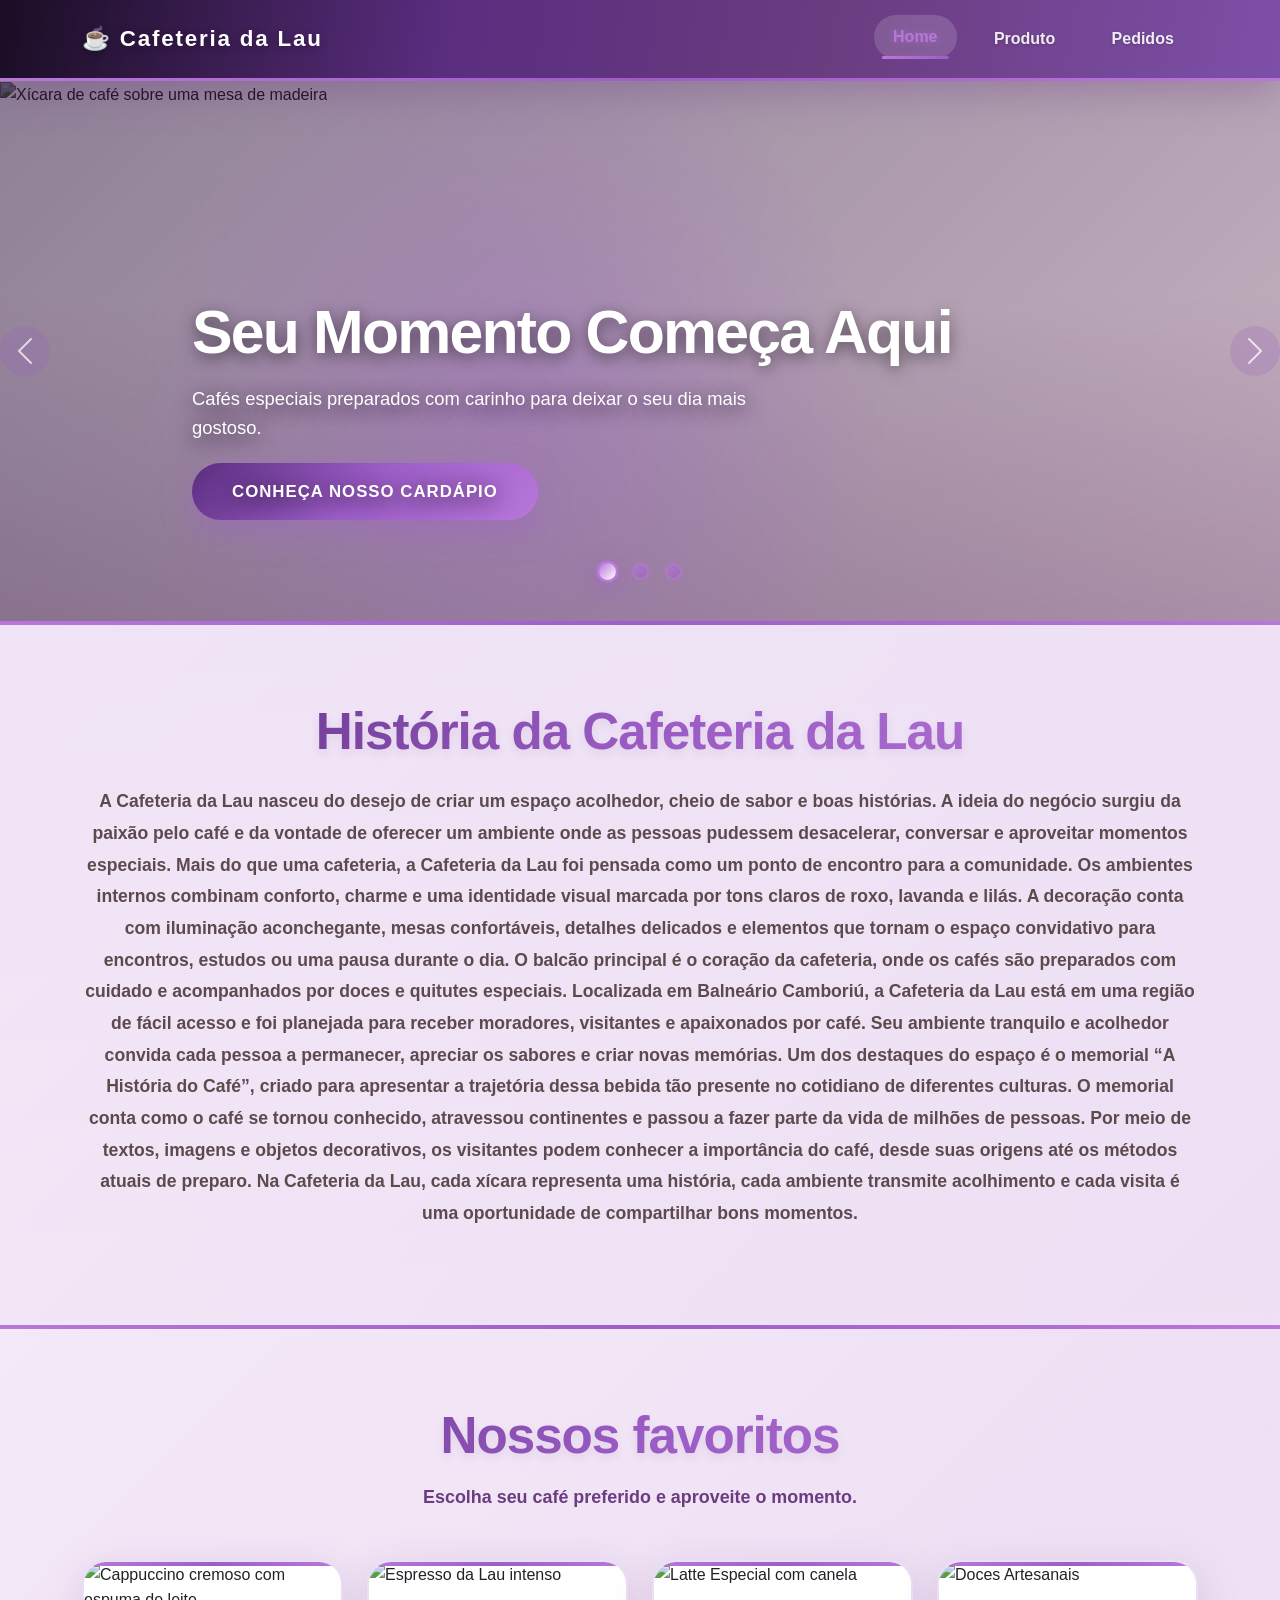
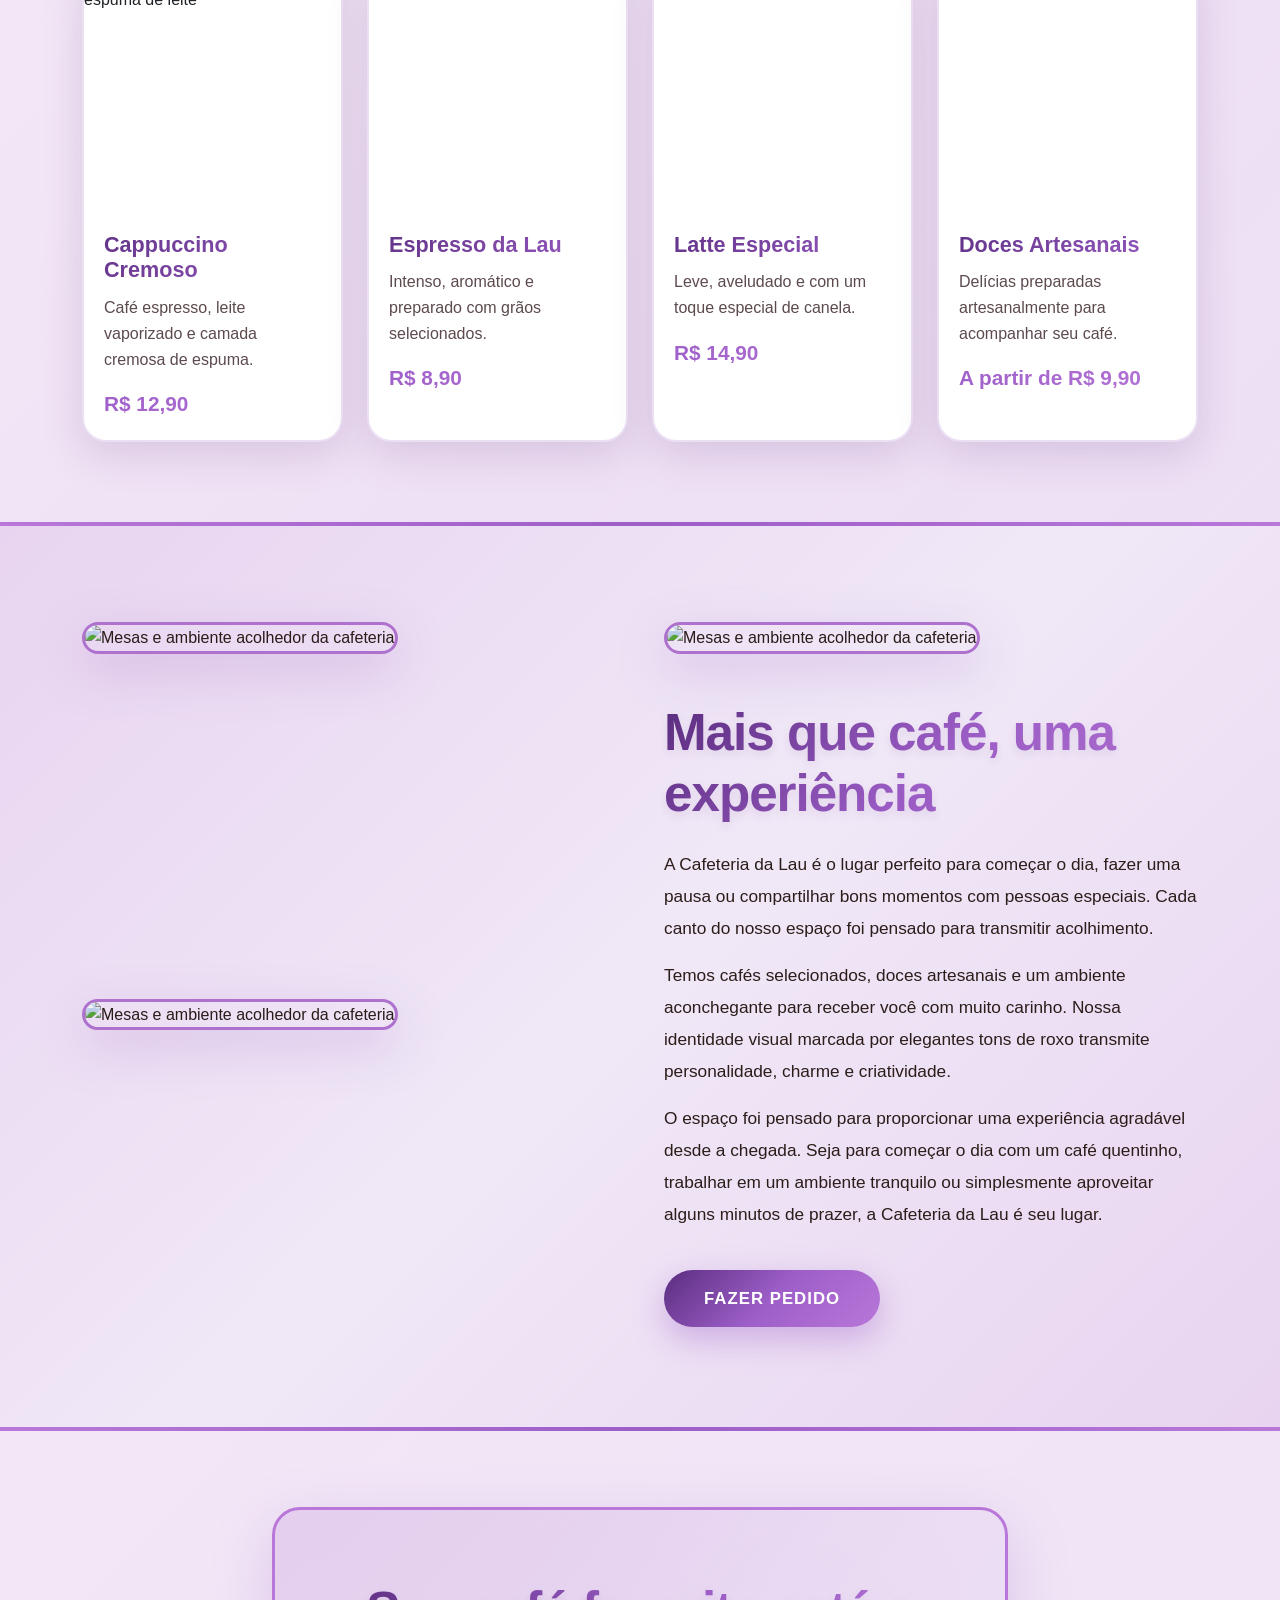
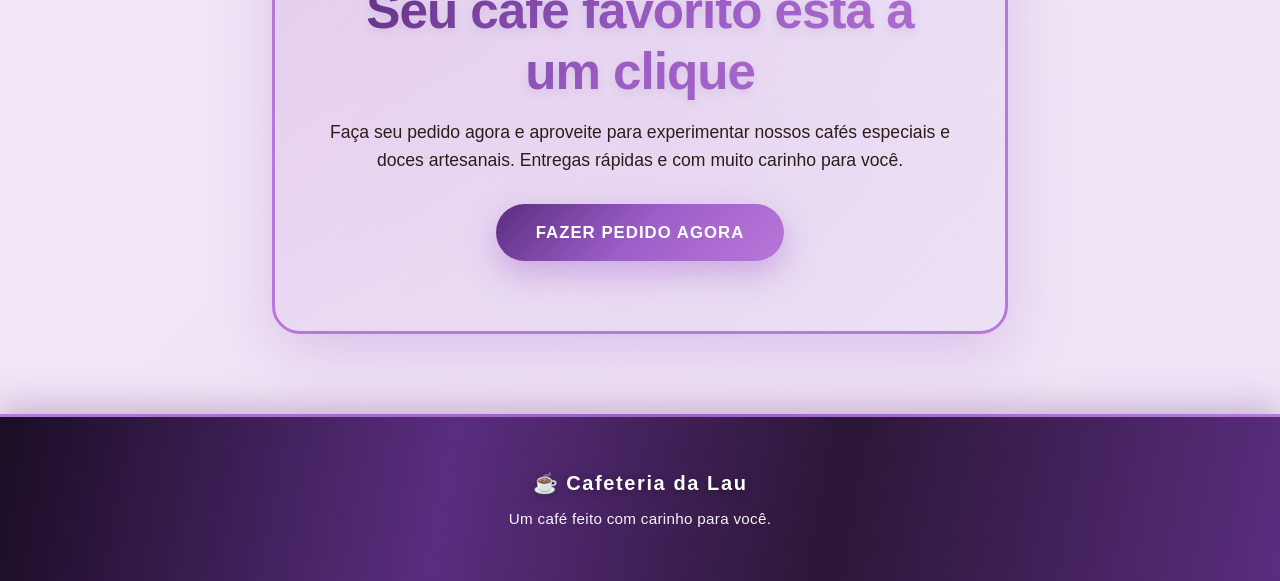
==== commit ac344d58: "Atualização commit 02/10" ====
--- a/src/main/resources/index3.html
+++ b/src/main/resources/index3.html
@@ -116,50 +116,6 @@
             </div>
         </section>
 
-        <div id="carouselExampleCaptions" class="carousel slide">
-            <div class="carousel-indicators">
-                <button type="button" data-bs-target="#carouselExampleCaptions" data-bs-slide-to="0" class="active"
-                    aria-current="true" aria-label="Slide 1"></button>
-                <button type="button" data-bs-target="#carouselExampleCaptions" data-bs-slide-to="1"
-                    aria-label="Slide 2"></button>
-                <button type="button" data-bs-target="#carouselExampleCaptions" data-bs-slide-to="2"
-                    aria-label="Slide 3"></button>
-            </div>
-            <div class="carousel-inner">
-                <div class="carousel-item active">
-                    <img src="..." class="d-block w-100" alt="...">
-                    <div class="carousel-caption d-none d-md-block">
-                        <h5>First slide label</h5>
-                        <p>Some representative placeholder content for the first slide.</p>
-                    </div>
-                </div>
-                <div class="carousel-item">
-                    <img src="..." class="d-block w-100" alt="...">
-                    <div class="carousel-caption d-none d-md-block">
-                        <h5>Second slide label</h5>
-                        <p>Some representative placeholder content for the second slide.</p>
-                    </div>
-                </div>
-                <div class="carousel-item">
-                    <img src="..." class="d-block w-100" alt="...">
-                    <div class="carousel-caption d-none d-md-block">
-                        <h5>Third slide label</h5>
-                        <p>Some representative placeholder content for the third slide.</p>
-                    </div>
-                </div>
-            </div>
-            <button class="carousel-control-prev" type="button" data-bs-target="#carouselExampleCaptions"
-                data-bs-slide="prev">
-                <span class="carousel-control-prev-icon" aria-hidden="true"></span>
-                <span class="visually-hidden">Previous</span>
-            </button>
-            <button class="carousel-control-next" type="button" data-bs-target="#carouselExampleCaptions"
-                data-bs-slide="next">
-                <span class="carousel-control-next-icon" aria-hidden="true"></span>
-                <span class="visually-hidden">Next</span>
-            </button>
-        </div>
-
         <!-- SEÇÃO DE PRODUTOS -->
         <section id="produtos" class="products-section">
             <div class="container">
@@ -212,6 +168,14 @@
         <section class="about-section">
             <div class="container">
                 <div class="row align-items-center g-5">
+                    <div class="col-lg-6">
+                        <img src="https://images.unsplash.com/photo-1445116572660-236099ec97a0?auto=format&fit=crop&w=1200&q=85"
+                            class="about-image" alt="Mesas e ambiente acolhedor da cafeteria">
+                    </div>
+                    <div class="col-lg-6">
+                        <img src="https://images.unsplash.com/photo-1445116572660-236099ec97a0?auto=format&fit=crop&w=1200&q=85"
+                            class="about-image" alt="Mesas e ambiente acolhedor da cafeteria">
+                    </div>
                     <div class="col-lg-6">
                         <img src="https://images.unsplash.com/photo-1445116572660-236099ec97a0?auto=format&fit=crop&w=1200&q=85"
                             class="about-image" alt="Mesas e ambiente acolhedor da cafeteria">
@@ -250,8 +214,7 @@
                                 Faça seu pedido agora e aproveite para experimentar nossos cafés especiais e doces
                                 artesanais. Entregas rápidas e com muito carinho para você.
                             </p>
-                            <a href="mailto:pedidos@cafeteradalau.com?subject=Novo Pedido - Cafeteria da Lau"
-                                class="btn btn-coffee">Fazer Pedido Agora</a>
+                            <a href="./templates/produtos.html" class="btn btn-coffee">Fazer Pedido Agora</a>
                         </div>
                     </div>
                 </div>
--- a/src/main/resources/static/css/style3.css
+++ b/src/main/resources/static/css/style3.css
@@ -435,6 +435,7 @@
     animation: pulse 4s ease-in-out infinite;
 }
 
+
 @keyframes pulse {
 
     0%,
@@ -689,4 +690,5 @@
     footer p {
         font-size: 1.1rem;
     }
-}+}
+
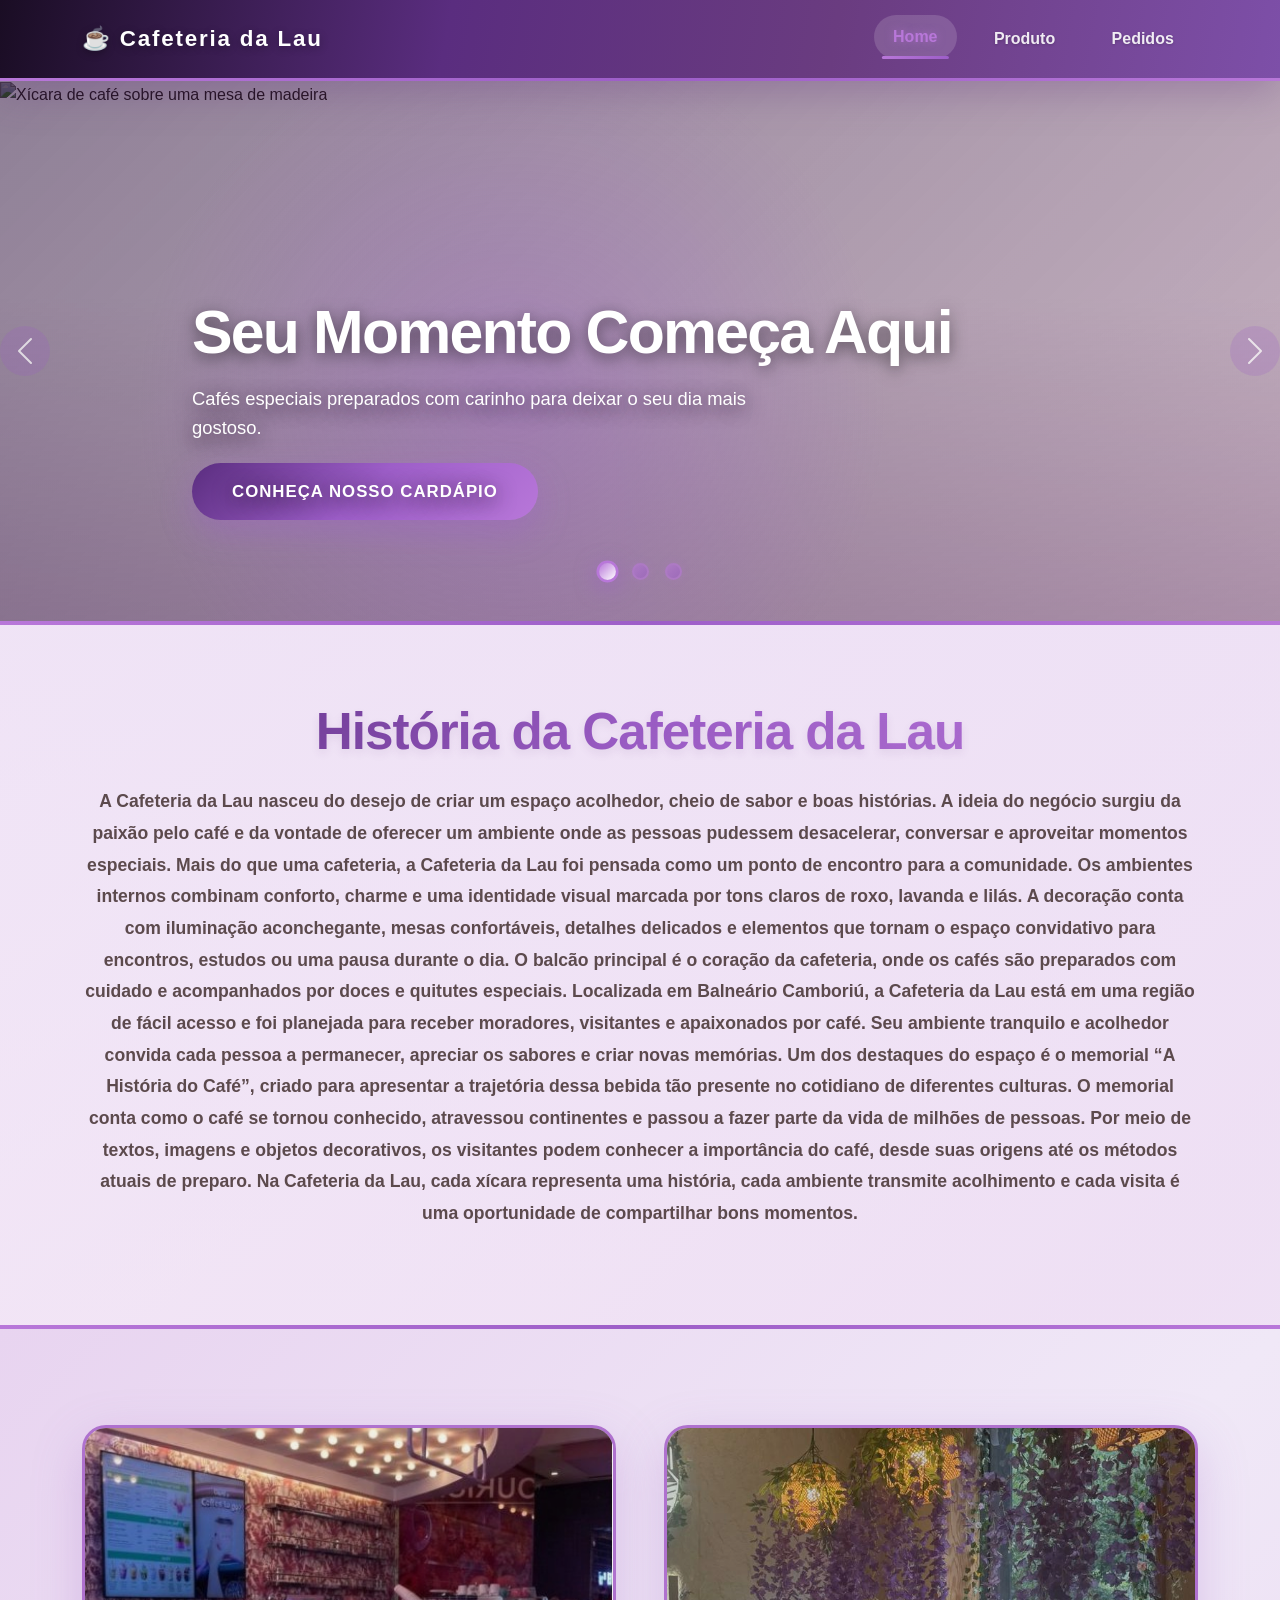
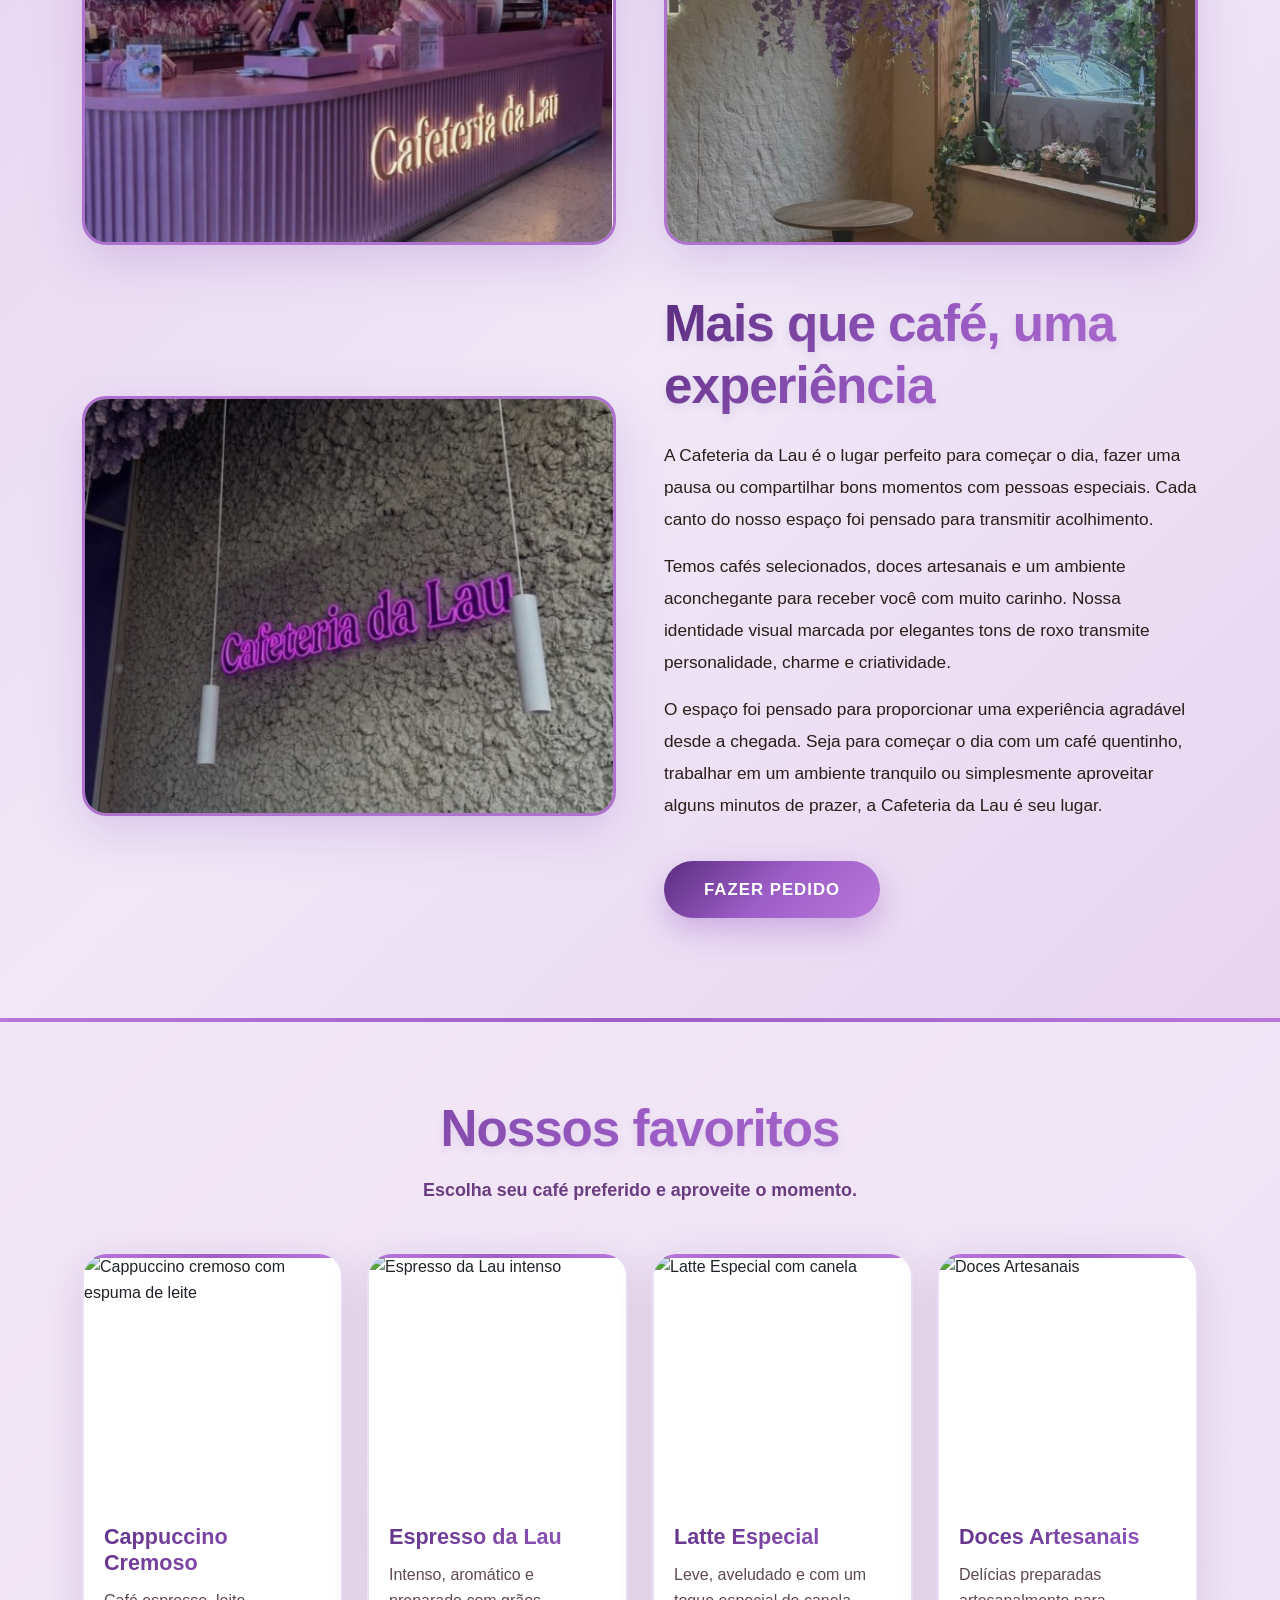
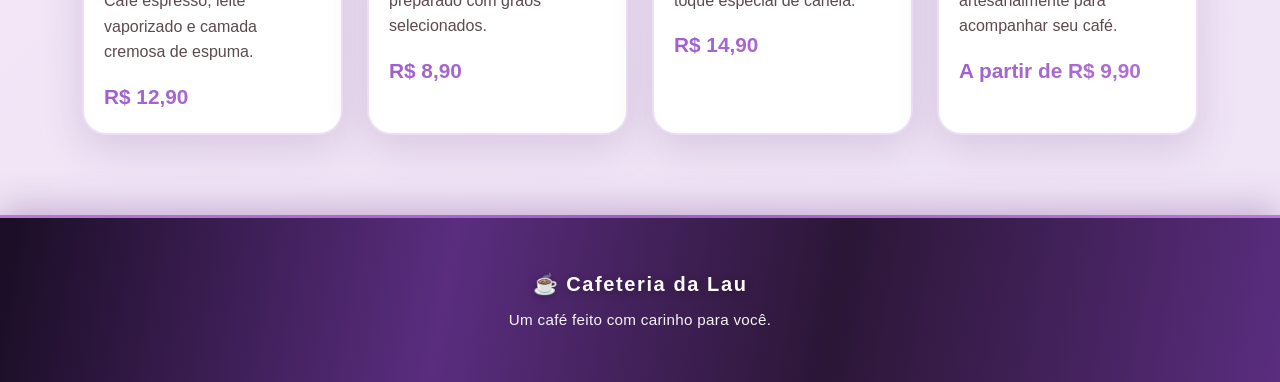
==== commit d78df243: "atualizaçãoo" ====
--- a/src/main/resources/index3.html
+++ b/src/main/resources/index3.html
@@ -27,7 +27,7 @@
                             <a class="nav-link active" href="#home">Home</a>
                         </li>
                         <li class="nav-item">
-                            <a class="nav-link" href="#produtos">Produto</a>
+                            <a class="nav-link" href="./templates/produtos.html">Produto</a>
                         </li>
                         <li class="nav-item">
                             <a class="nav-link" href="#pedidos">Pedidos</a>
@@ -54,7 +54,7 @@
                     <div class="carousel-caption text-start">
                         <h2>Seu momento começa aqui</h2>
                         <p>Cafés especiais preparados com carinho para deixar o seu dia mais gostoso.</p>
-                        <a href="#produtos" class="btn btn-coffee">Conheça nosso cardápio</a>
+                        <a href="./templates/produtos.html" class="btn btn-coffee">Conheça nosso cardápio</a>
                     </div>
                 </div>
                 <div class="carousel-item">
@@ -117,68 +117,23 @@
         </section>
 
         <!-- SEÇÃO DE PRODUTOS -->
-        <section id="produtos" class="products-section">
-            <div class="container">
-                <div class="text-center mb-5">
-                    <h2 class="section-title">Nossos favoritos</h2>
-                    <p class="section-subtitle mt-3">Escolha seu café preferido e aproveite o momento.</p>
-                </div>
-                <div class="row g-4">
-                    <div class="col-sm-6 col-lg-3">
-                        <div class="card product-card">
-                            <img src="https://images.unsplash.com/photo-1514432324607-a09d9b4aefdd?auto=format&fit=crop&w=900&q=80"
-                                class="card-img-top" alt="Cappuccino cremoso com espuma de leite">
-                            <h3>Cappuccino Cremoso</h3>
-                            <p>Café espresso, leite vaporizado e camada cremosa de espuma.</p>
-                            <span class="product-price">R$ 12,90</span>
-                        </div>
-                    </div>
-                    <div class="col-sm-6 col-lg-3">
-                        <div class="card product-card">
-                            <img src="https://images.unsplash.com/photo-1498804103079-a6351b050096?auto=format&fit=crop&w=900&q=80"
-                                class="card-img-top" alt="Espresso da Lau intenso">
-                            <h3>Espresso da Lau</h3>
-                            <p>Intenso, aromático e preparado com grãos selecionados.</p>
-                            <span class="product-price">R$ 8,90</span>
-                        </div>
-                    </div>
-                    <div class="col-sm-6 col-lg-3">
-                        <div class="card product-card">
-                            <img src="https://images.unsplash.com/photo-1572442388796-11668a67e53d?auto=format&fit=crop&w=900&q=80"
-                                class="card-img-top" alt="Latte Especial com canela">
-                            <h3>Latte Especial</h3>
-                            <p>Leve, aveludado e com um toque especial de canela.</p>
-                            <span class="product-price">R$ 14,90</span>
-                        </div>
-                    </div>
-                    <div class="col-sm-6 col-lg-3">
-                        <div class="card product-card">
-                            <img src="https://images.unsplash.com/photo-1551024506-0bccd828d307?auto=format&fit=crop&w=900&q=80"
-                                class="card-img-top" alt="Doces Artesanais">
-                            <h3>Doces Artesanais</h3>
-                            <p>Delícias preparadas artesanalmente para acompanhar seu café.</p>
-                            <span class="product-price">A partir de R$ 9,90</span>
-                        </div>
-                    </div>
-                </div>
-            </div>
-        </section>
+
 
         <!-- SEÇÃO SOBRE A CAFETERIA -->
         <section class="about-section">
             <div class="container">
                 <div class="row align-items-center g-5">
                     <div class="col-lg-6">
-                        <img src="https://images.unsplash.com/photo-1445116572660-236099ec97a0?auto=format&fit=crop&w=1200&q=85"
-                            class="about-image" alt="Mesas e ambiente acolhedor da cafeteria">
-                    </div>
-                    <div class="col-lg-6">
-                        <img src="https://images.unsplash.com/photo-1445116572660-236099ec97a0?auto=format&fit=crop&w=1200&q=85"
-                            class="about-image" alt="Mesas e ambiente acolhedor da cafeteria">
-                    </div>
-                    <div class="col-lg-6">
-                        <img src="https://images.unsplash.com/photo-1445116572660-236099ec97a0?auto=format&fit=crop&w=1200&q=85"
-                            class="about-image" alt="Mesas e ambiente acolhedor da cafeteria">
+                        <img src="./static/img/cafeteria-la.jpg" class="about-image"
+                            alt="Mesas e ambiente acolhedor da cafeteria">
+                    </div>
+                    <div class="col-lg-6">
+                        <img src="./static/img/imagem3.jpg" class="about-image"
+                            alt="Mesas e ambiente acolhedor da cafeteria">
+                    </div>
+                    <div class="col-lg-6">
+                        <img src="./static/img/cafeteriaaa.jpg" class="about-image"
+                            alt="Mesas e ambiente acolhedor da cafeteria">
                     </div>
                     <div class="col-lg-6">
                         <h2 class="section-title mb-4">Mais que café, uma experiência</h2>
@@ -203,18 +158,47 @@
             </div>
         </section>
 
-        <!-- SEÇÃO DE PEDIDOS -->
-        <section id="pedidos" class="orders-section">
-            <div class="container">
-                <div class="row">
-                    <div class="col-lg-8 mx-auto">
-                        <div class="orders-card">
-                            <h2 class="section-title">Seu café favorito está a um clique</h2>
-                            <p>
-                                Faça seu pedido agora e aproveite para experimentar nossos cafés especiais e doces
-                                artesanais. Entregas rápidas e com muito carinho para você.
-                            </p>
-                            <a href="./templates/produtos.html" class="btn btn-coffee">Fazer Pedido Agora</a>
+        <section id="produtos" class="products-section">
+            <div class="container">
+                <div class="text-center mb-5">
+                    <h2 class="section-title">Nossos favoritos</h2>
+                    <p class="section-subtitle mt-3">Escolha seu café preferido e aproveite o momento.</p>
+                </div>
+                <div class="row g-4">
+                    <div class="col-sm-6 col-lg-3">
+                        <div class="card product-card">
+                            <img src="https://images.unsplash.com/photo-1514432324607-a09d9b4aefdd?auto=format&fit=crop&w=900&q=80"
+                                class="card-img-top" alt="Cappuccino cremoso com espuma de leite">
+                            <h3>Cappuccino Cremoso</h3>
+                            <p>Café espresso, leite vaporizado e camada cremosa de espuma.</p>
+                            <span class="product-price">R$ 12,90</span>
+                        </div>
+                    </div>
+                    <div class="col-sm-6 col-lg-3">
+                        <div class="card product-card">
+                            <img src="https://images.unsplash.com/photo-1498804103079-a6351b050096?auto=format&fit=crop&w=900&q=80"
+                                class="card-img-top" alt="Espresso da Lau intenso">
+                            <h3>Espresso da Lau</h3>
+                            <p>Intenso, aromático e preparado com grãos selecionados.</p>
+                            <span class="product-price">R$ 8,90</span>
+                        </div>
+                    </div>
+                    <div class="col-sm-6 col-lg-3">
+                        <div class="card product-card">
+                            <img src="https://images.unsplash.com/photo-1572442388796-11668a67e53d?auto=format&fit=crop&w=900&q=80"
+                                class="card-img-top" alt="Latte Especial com canela">
+                            <h3>Latte Especial</h3>
+                            <p>Leve, aveludado e com um toque especial de canela.</p>
+                            <span class="product-price">R$ 14,90</span>
+                        </div>
+                    </div>
+                    <div class="col-sm-6 col-lg-3">
+                        <div class="card product-card">
+                            <img src="https://images.unsplash.com/photo-1551024506-0bccd828d307?auto=format&fit=crop&w=900&q=80"
+                                class="card-img-top" alt="Doces Artesanais">
+                            <h3>Doces Artesanais</h3>
+                            <p>Delícias preparadas artesanalmente para acompanhar seu café.</p>
+                            <span class="product-price">A partir de R$ 9,90</span>
                         </div>
                     </div>
                 </div>
